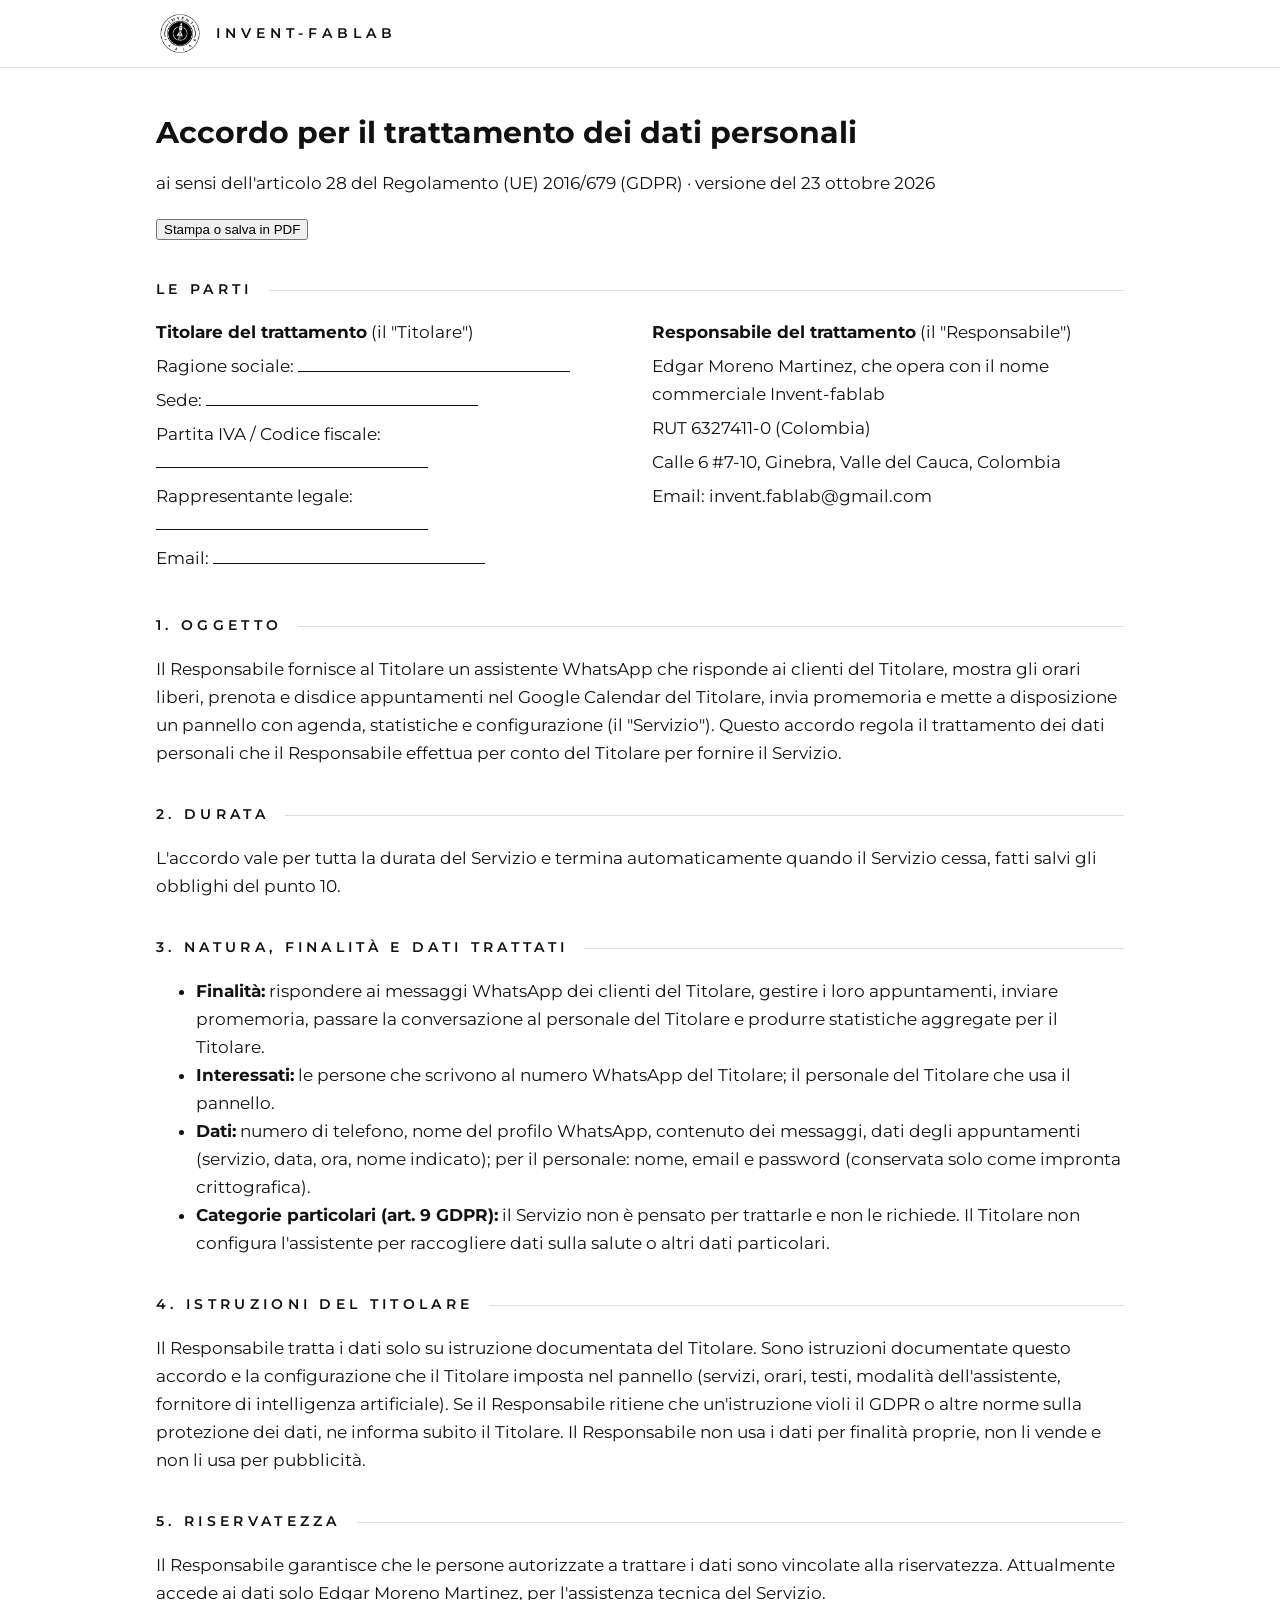
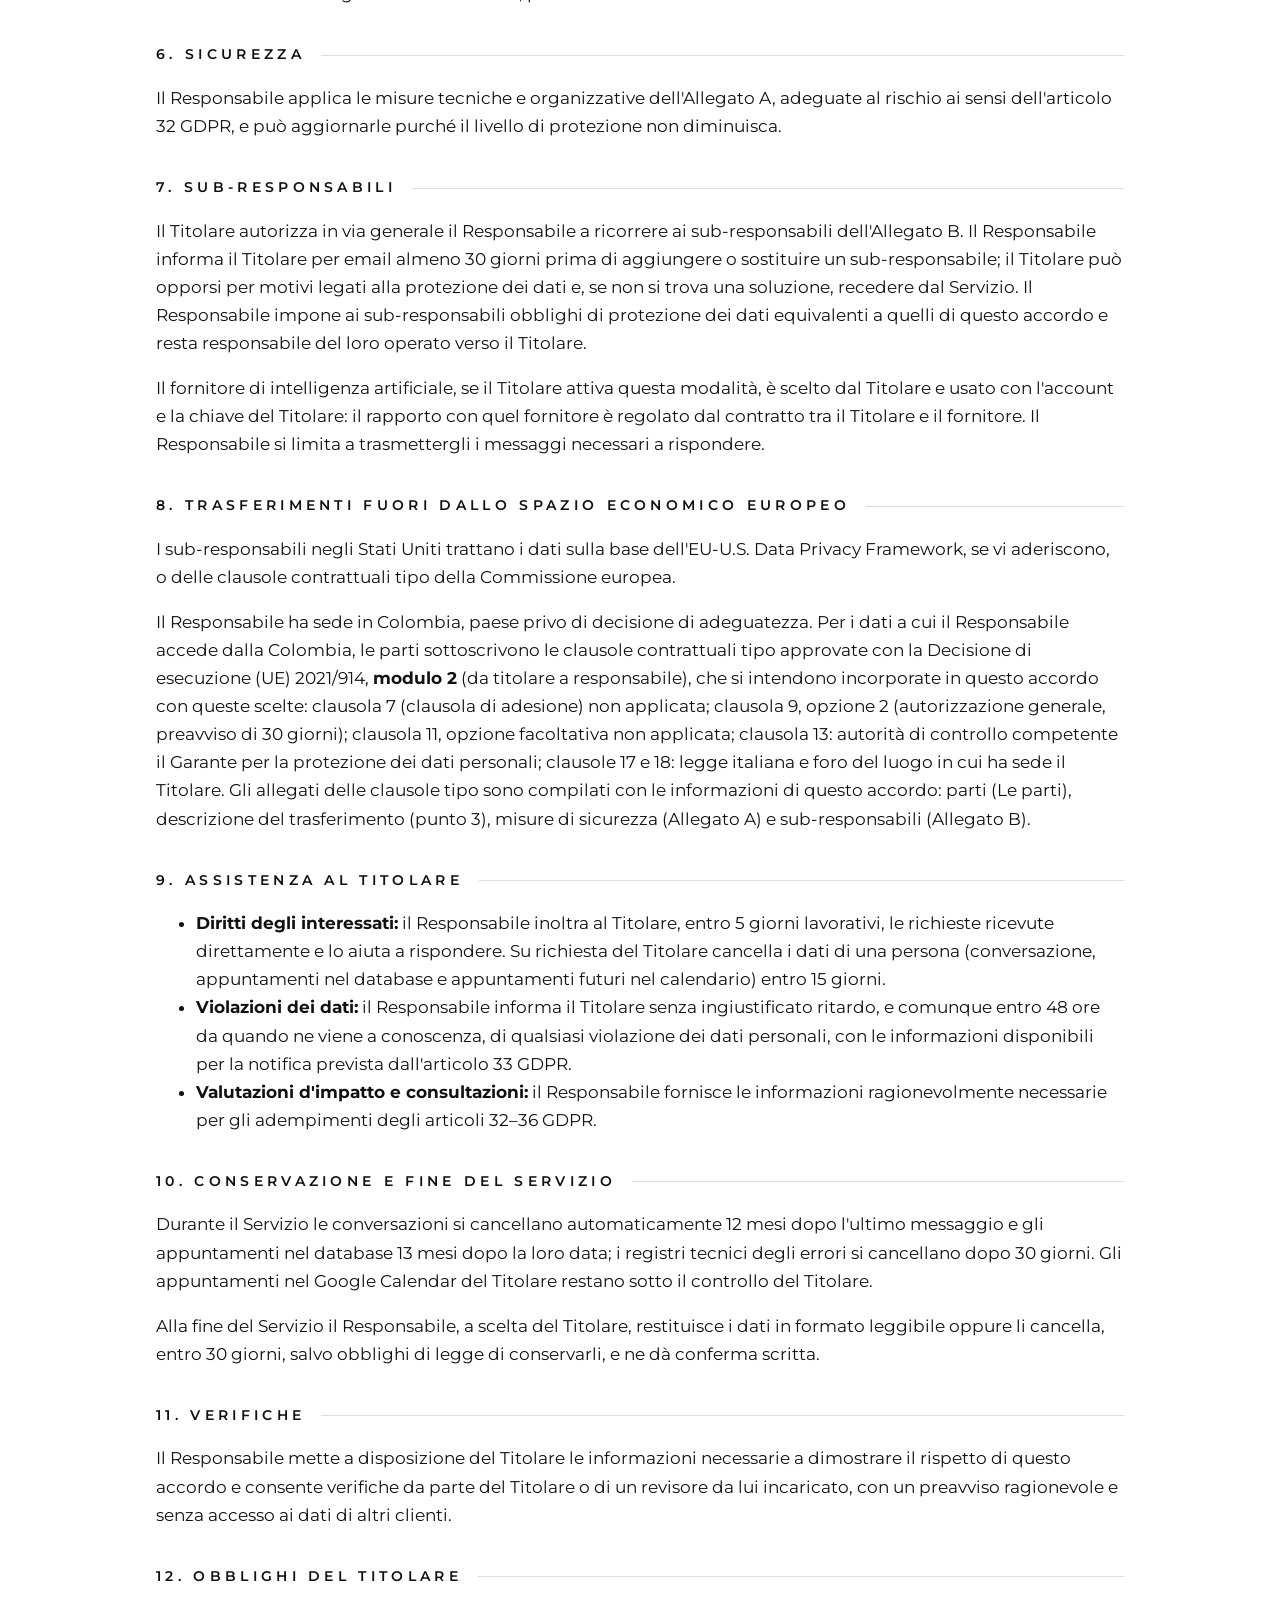
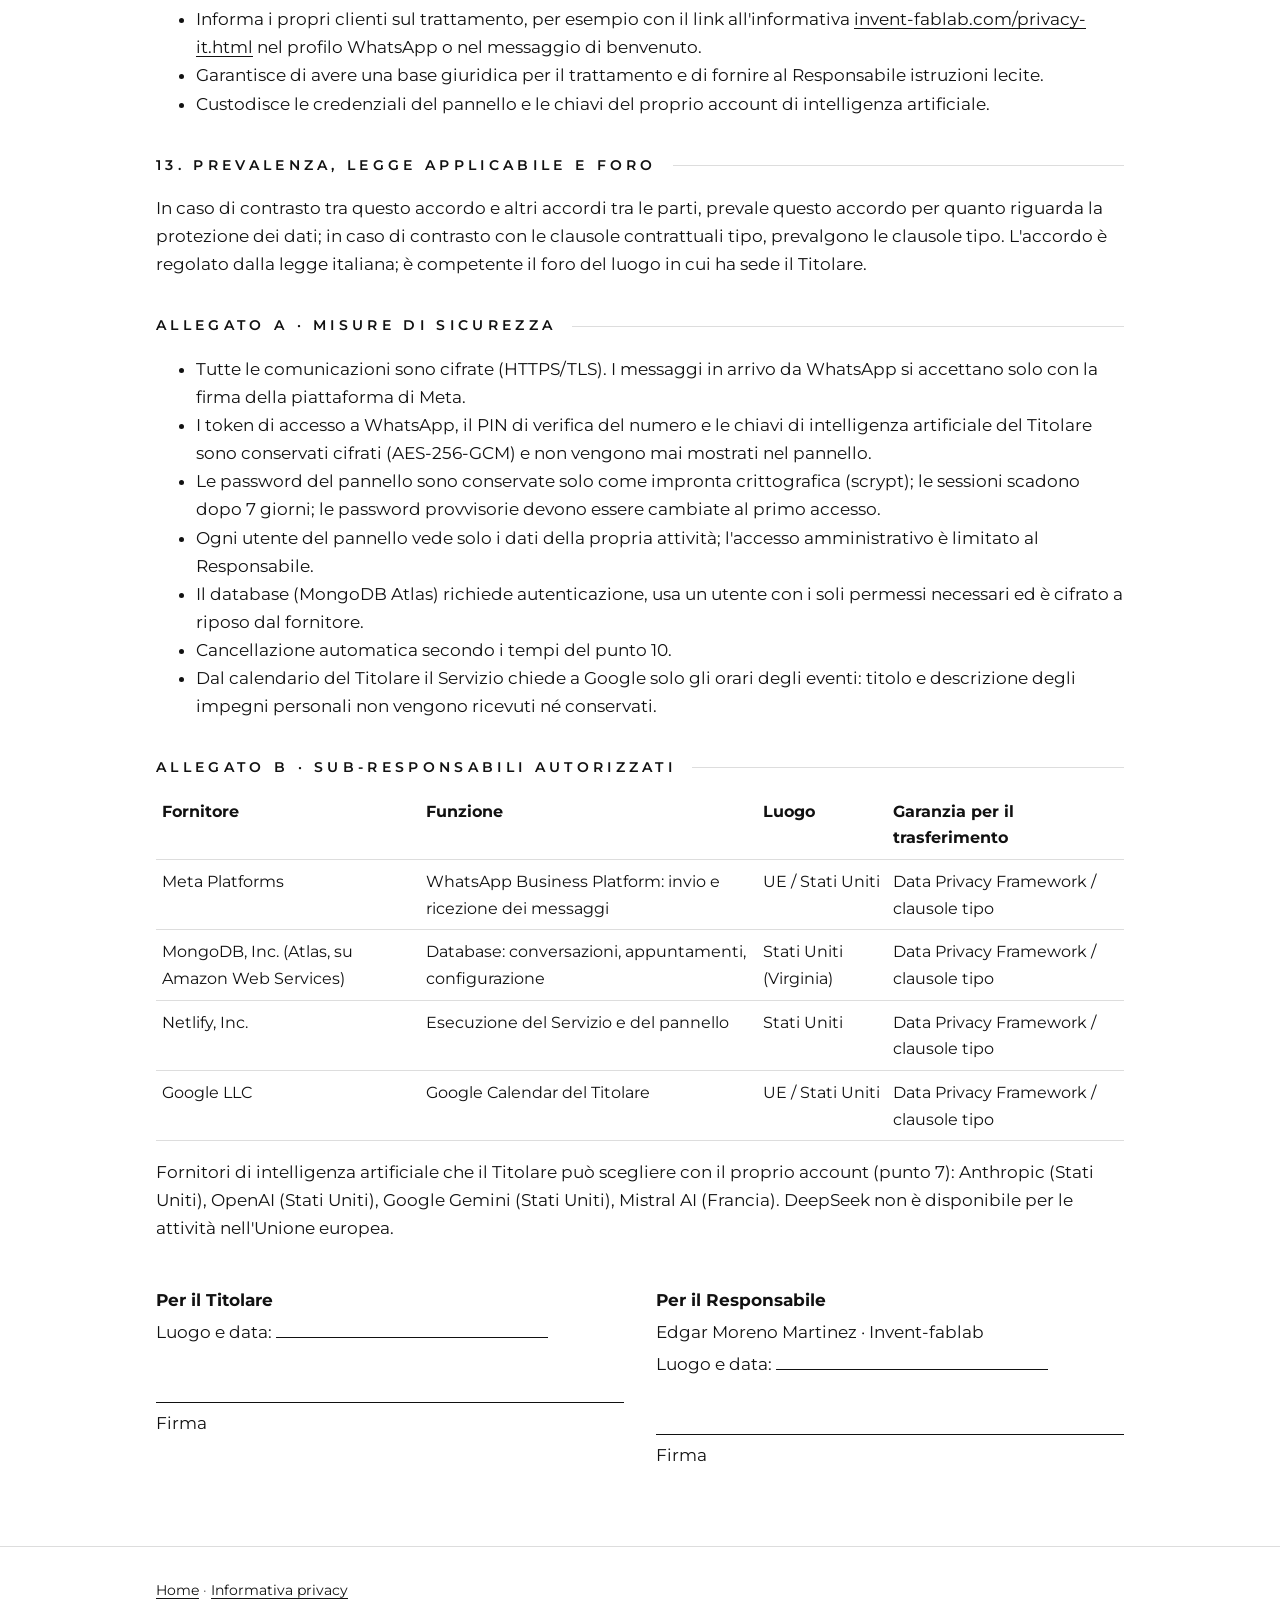
==== accordo-dati-it.html @ 80855bd2 "Informativa privacy in italiano (GDPR), accordo art. 28 e política actualizada Co-Authored-By: Claud" ====
<!doctype html>
<html lang="it">
<head>
<meta charset="utf-8">
<meta name="viewport" content="width=device-width, initial-scale=1">
<title>Accordo trattamento dati · Invent-fablab</title>
<meta name="robots" content="noindex">
<link rel="icon" href="imgs/invent_fablab_logo.png">
<link rel="stylesheet" href="https://fonts.googleapis.com/css2?family=Montserrat:wght@400;600;700&display=swap">
<link rel="stylesheet" href="estilos.css">
<style>
  .blank { display: inline-block; min-width: 16em; border-bottom: 1px solid currentColor; }
  .parties { display: grid; gap: 24px; grid-template-columns: repeat(auto-fit, minmax(260px, 1fr)); }
  .parties p { margin: 6px 0; }
  table { width: 100%; border-collapse: collapse; font-size: .95em; }
  th, td { text-align: left; vertical-align: top; padding: 8px 6px; border-bottom: 1px solid #ddd; }
  .sign { display: grid; gap: 32px; grid-template-columns: repeat(auto-fit, minmax(240px, 1fr)); margin-top: 40px; }
  .sign p { margin: 4px 0; }
  .sign .line { margin-top: 56px; border-top: 1px solid currentColor; padding-top: 6px; }
  .print { margin: 8px 0 24px; }
  @media print {
    .top, .foot, .print { display: none; }
    body { font-size: 11pt; }
    h2 { break-after: avoid; }
  }
</style>
</head>
<body>
<header class="top">
  <div class="wrap top-in"><a class="brand" href="index.html"><img src="imgs/invent_fablab_logo.png" alt=""><span>Invent-fablab</span></a></div>
</header>
<main class="wrap legal">
  <h1>Accordo per il trattamento dei dati personali</h1>
  <p>ai sensi dell'articolo 28 del Regolamento (UE) 2016/679 (GDPR) · versione del 23 ottobre 2026</p>
  <p class="print"><button type="button" onclick="window.print()">Stampa o salva in PDF</button></p>

  <h2>Le parti</h2>
  <div class="parties">
    <div>
      <p><strong>Titolare del trattamento</strong> (il "Titolare")</p>
      <p>Ragione sociale: <span class="blank"></span></p>
      <p>Sede: <span class="blank"></span></p>
      <p>Partita IVA / Codice fiscale: <span class="blank"></span></p>
      <p>Rappresentante legale: <span class="blank"></span></p>
      <p>Email: <span class="blank"></span></p>
    </div>
    <div>
      <p><strong>Responsabile del trattamento</strong> (il "Responsabile")</p>
      <p>Edgar Moreno Martinez, che opera con il nome commerciale Invent-fablab</p>
      <p>RUT 6327411-0 (Colombia)</p>
      <p>Calle 6 #7-10, Ginebra, Valle del Cauca, Colombia</p>
      <p>Email: invent.fablab@gmail.com</p>
    </div>
  </div>

  <h2>1. Oggetto</h2>
  <p>Il Responsabile fornisce al Titolare un assistente WhatsApp che risponde ai clienti del Titolare, mostra gli orari liberi, prenota e disdice appuntamenti nel Google Calendar del Titolare, invia promemoria e mette a disposizione un pannello con agenda, statistiche e configurazione (il "Servizio"). Questo accordo regola il trattamento dei dati personali che il Responsabile effettua per conto del Titolare per fornire il Servizio.</p>

  <h2>2. Durata</h2>
  <p>L'accordo vale per tutta la durata del Servizio e termina automaticamente quando il Servizio cessa, fatti salvi gli obblighi del punto 10.</p>

  <h2>3. Natura, finalità e dati trattati</h2>
  <ul>
    <li><strong>Finalità:</strong> rispondere ai messaggi WhatsApp dei clienti del Titolare, gestire i loro appuntamenti, inviare promemoria, passare la conversazione al personale del Titolare e produrre statistiche aggregate per il Titolare.</li>
    <li><strong>Interessati:</strong> le persone che scrivono al numero WhatsApp del Titolare; il personale del Titolare che usa il pannello.</li>
    <li><strong>Dati:</strong> numero di telefono, nome del profilo WhatsApp, contenuto dei messaggi, dati degli appuntamenti (servizio, data, ora, nome indicato); per il personale: nome, email e password (conservata solo come impronta crittografica).</li>
    <li><strong>Categorie particolari (art. 9 GDPR):</strong> il Servizio non è pensato per trattarle e non le richiede. Il Titolare non configura l'assistente per raccogliere dati sulla salute o altri dati particolari.</li>
  </ul>

  <h2>4. Istruzioni del Titolare</h2>
  <p>Il Responsabile tratta i dati solo su istruzione documentata del Titolare. Sono istruzioni documentate questo accordo e la configurazione che il Titolare imposta nel pannello (servizi, orari, testi, modalità dell'assistente, fornitore di intelligenza artificiale). Se il Responsabile ritiene che un'istruzione violi il GDPR o altre norme sulla protezione dei dati, ne informa subito il Titolare. Il Responsabile non usa i dati per finalità proprie, non li vende e non li usa per pubblicità.</p>

  <h2>5. Riservatezza</h2>
  <p>Il Responsabile garantisce che le persone autorizzate a trattare i dati sono vincolate alla riservatezza. Attualmente accede ai dati solo Edgar Moreno Martinez, per l'assistenza tecnica del Servizio.</p>

  <h2>6. Sicurezza</h2>
  <p>Il Responsabile applica le misure tecniche e organizzative dell'Allegato A, adeguate al rischio ai sensi dell'articolo 32 GDPR, e può aggiornarle purché il livello di protezione non diminuisca.</p>

  <h2>7. Sub-responsabili</h2>
  <p>Il Titolare autorizza in via generale il Responsabile a ricorrere ai sub-responsabili dell'Allegato B. Il Responsabile informa il Titolare per email almeno 30 giorni prima di aggiungere o sostituire un sub-responsabile; il Titolare può opporsi per motivi legati alla protezione dei dati e, se non si trova una soluzione, recedere dal Servizio. Il Responsabile impone ai sub-responsabili obblighi di protezione dei dati equivalenti a quelli di questo accordo e resta responsabile del loro operato verso il Titolare.</p>
  <p>Il fornitore di intelligenza artificiale, se il Titolare attiva questa modalità, è scelto dal Titolare e usato con l'account e la chiave del Titolare: il rapporto con quel fornitore è regolato dal contratto tra il Titolare e il fornitore. Il Responsabile si limita a trasmettergli i messaggi necessari a rispondere.</p>

  <h2>8. Trasferimenti fuori dallo Spazio economico europeo</h2>
  <p>I sub-responsabili negli Stati Uniti trattano i dati sulla base dell'EU-U.S. Data Privacy Framework, se vi aderiscono, o delle clausole contrattuali tipo della Commissione europea.</p>
  <p>Il Responsabile ha sede in Colombia, paese privo di decisione di adeguatezza. Per i dati a cui il Responsabile accede dalla Colombia, le parti sottoscrivono le clausole contrattuali tipo approvate con la Decisione di esecuzione (UE) 2021/914, <strong>modulo 2</strong> (da titolare a responsabile), che si intendono incorporate in questo accordo con queste scelte: clausola 7 (clausola di adesione) non applicata; clausola 9, opzione 2 (autorizzazione generale, preavviso di 30 giorni); clausola 11, opzione facoltativa non applicata; clausola 13: autorità di controllo competente il Garante per la protezione dei dati personali; clausole 17 e 18: legge italiana e foro del luogo in cui ha sede il Titolare. Gli allegati delle clausole tipo sono compilati con le informazioni di questo accordo: parti (Le parti), descrizione del trasferimento (punto 3), misure di sicurezza (Allegato A) e sub-responsabili (Allegato B).</p>

  <h2>9. Assistenza al Titolare</h2>
  <ul>
    <li><strong>Diritti degli interessati:</strong> il Responsabile inoltra al Titolare, entro 5 giorni lavorativi, le richieste ricevute direttamente e lo aiuta a rispondere. Su richiesta del Titolare cancella i dati di una persona (conversazione, appuntamenti nel database e appuntamenti futuri nel calendario) entro 15 giorni.</li>
    <li><strong>Violazioni dei dati:</strong> il Responsabile informa il Titolare senza ingiustificato ritardo, e comunque entro 48 ore da quando ne viene a conoscenza, di qualsiasi violazione dei dati personali, con le informazioni disponibili per la notifica prevista dall'articolo 33 GDPR.</li>
    <li><strong>Valutazioni d'impatto e consultazioni:</strong> il Responsabile fornisce le informazioni ragionevolmente necessarie per gli adempimenti degli articoli 32–36 GDPR.</li>
  </ul>

  <h2>10. Conservazione e fine del Servizio</h2>
  <p>Durante il Servizio le conversazioni si cancellano automaticamente 12 mesi dopo l'ultimo messaggio e gli appuntamenti nel database 13 mesi dopo la loro data; i registri tecnici degli errori si cancellano dopo 30 giorni. Gli appuntamenti nel Google Calendar del Titolare restano sotto il controllo del Titolare.</p>
  <p>Alla fine del Servizio il Responsabile, a scelta del Titolare, restituisce i dati in formato leggibile oppure li cancella, entro 30 giorni, salvo obblighi di legge di conservarli, e ne dà conferma scritta.</p>

  <h2>11. Verifiche</h2>
  <p>Il Responsabile mette a disposizione del Titolare le informazioni necessarie a dimostrare il rispetto di questo accordo e consente verifiche da parte del Titolare o di un revisore da lui incaricato, con un preavviso ragionevole e senza accesso ai dati di altri clienti.</p>

  <h2>12. Obblighi del Titolare</h2>
  <ul>
    <li>Informa i propri clienti sul trattamento, per esempio con il link all'informativa <a href="privacy-it.html">invent-fablab.com/privacy-it.html</a> nel profilo WhatsApp o nel messaggio di benvenuto.</li>
    <li>Garantisce di avere una base giuridica per il trattamento e di fornire al Responsabile istruzioni lecite.</li>
    <li>Custodisce le credenziali del pannello e le chiavi del proprio account di intelligenza artificiale.</li>
  </ul>

  <h2>13. Prevalenza, legge applicabile e foro</h2>
  <p>In caso di contrasto tra questo accordo e altri accordi tra le parti, prevale questo accordo per quanto riguarda la protezione dei dati; in caso di contrasto con le clausole contrattuali tipo, prevalgono le clausole tipo. L'accordo è regolato dalla legge italiana; è competente il foro del luogo in cui ha sede il Titolare.</p>

  <h2>Allegato A · Misure di sicurezza</h2>
  <ul>
    <li>Tutte le comunicazioni sono cifrate (HTTPS/TLS). I messaggi in arrivo da WhatsApp si accettano solo con la firma della piattaforma di Meta.</li>
    <li>I token di accesso a WhatsApp, il PIN di verifica del numero e le chiavi di intelligenza artificiale del Titolare sono conservati cifrati (AES-256-GCM) e non vengono mai mostrati nel pannello.</li>
    <li>Le password del pannello sono conservate solo come impronta crittografica (scrypt); le sessioni scadono dopo 7 giorni; le password provvisorie devono essere cambiate al primo accesso.</li>
    <li>Ogni utente del pannello vede solo i dati della propria attività; l'accesso amministrativo è limitato al Responsabile.</li>
    <li>Il database (MongoDB Atlas) richiede autenticazione, usa un utente con i soli permessi necessari ed è cifrato a riposo dal fornitore.</li>
    <li>Cancellazione automatica secondo i tempi del punto 10.</li>
    <li>Dal calendario del Titolare il Servizio chiede a Google solo gli orari degli eventi: titolo e descrizione degli impegni personali non vengono ricevuti né conservati.</li>
  </ul>

  <h2>Allegato B · Sub-responsabili autorizzati</h2>
  <table>
    <thead><tr><th>Fornitore</th><th>Funzione</th><th>Luogo</th><th>Garanzia per il trasferimento</th></tr></thead>
    <tbody>
      <tr><td>Meta Platforms</td><td>WhatsApp Business Platform: invio e ricezione dei messaggi</td><td>UE / Stati Uniti</td><td>Data Privacy Framework / clausole tipo</td></tr>
      <tr><td>MongoDB, Inc. (Atlas, su Amazon Web Services)</td><td>Database: conversazioni, appuntamenti, configurazione</td><td>Stati Uniti (Virginia)</td><td>Data Privacy Framework / clausole tipo</td></tr>
      <tr><td>Netlify, Inc.</td><td>Esecuzione del Servizio e del pannello</td><td>Stati Uniti</td><td>Data Privacy Framework / clausole tipo</td></tr>
      <tr><td>Google LLC</td><td>Google Calendar del Titolare</td><td>UE / Stati Uniti</td><td>Data Privacy Framework / clausole tipo</td></tr>
    </tbody>
  </table>
  <p>Fornitori di intelligenza artificiale che il Titolare può scegliere con il proprio account (punto 7): Anthropic (Stati Uniti), OpenAI (Stati Uniti), Google Gemini (Stati Uniti), Mistral AI (Francia). DeepSeek non è disponibile per le attività nell'Unione europea.</p>

  <div class="sign">
    <div>
      <p><strong>Per il Titolare</strong></p>
      <p>Luogo e data: <span class="blank"></span></p>
      <p class="line">Firma</p>
    </div>
    <div>
      <p><strong>Per il Responsabile</strong></p>
      <p>Edgar Moreno Martinez · Invent-fablab</p>
      <p>Luogo e data: <span class="blank"></span></p>
      <p class="line">Firma</p>
    </div>
  </div>
</main>
<footer class="foot"><div class="wrap"><p><a href="index.html">Home</a> · <a href="privacy-it.html">Informativa privacy</a></p></div></footer>
</body>
</html>
---- estilos.css ----
/* Estilo basado en el logo: monocromo, geométrico, letras espaciadas */
:root {
  --bg: #ffffff;
  --surface: #f5f5f4;
  --text: #111111;
  --muted: #555555;
  --line: #111111;
  --soft-line: #dddddd;
  --invert: #111111;
  --invert-text: #ffffff;
  --logo-filter: none;
}
@media (prefers-color-scheme: dark) {
  :root {
    --bg: #0e0e0e;
    --surface: #181818;
    --text: #f2f2f2;
    --muted: #a8a8a8;
    --line: #f2f2f2;
    --soft-line: #2c2c2c;
    --invert: #f2f2f2;
    --invert-text: #0e0e0e;
    --logo-filter: invert(1);
  }
}
* { box-sizing: border-box; }
body {
  margin: 0;
  background: var(--bg);
  color: var(--text);
  font: 400 17px/1.65 "Montserrat", system-ui, sans-serif;
}
a { color: var(--text); text-underline-offset: 3px; }
.wrap { max-width: 1000px; margin: 0 auto; padding: 0 16px; }

/* Cabecera */
.top { border-bottom: 1px solid var(--soft-line); }
.top-in { display: flex; align-items: center; justify-content: space-between; gap: 16px; padding-top: 12px; padding-bottom: 12px; flex-wrap: wrap; }
.brand { display: flex; align-items: center; gap: 12px; text-decoration: none; }
.brand img { width: 48px; height: auto; filter: var(--logo-filter); }
.brand span { font-weight: 600; letter-spacing: .35em; text-transform: uppercase; font-size: .9rem; }
nav { display: flex; gap: 22px; flex-wrap: wrap; }
nav a { text-decoration: none; text-transform: uppercase; letter-spacing: .18em; font-size: .75rem; color: var(--muted); }
nav a:hover { color: var(--text); }

/* Portada */
.hero { padding: 64px 0 48px; }
.hero-in { display: grid; grid-template-columns: 1.4fr 1fr; gap: 40px; align-items: center; }
.hero-logo { width: 100%; max-width: 320px; justify-self: center; filter: var(--logo-filter); }
.eyebrow { text-transform: uppercase; letter-spacing: .3em; font-size: .75rem; font-weight: 600; margin: 0 0 14px; }
h1 { font-weight: 700; font-size: clamp(1.9rem, 4.6vw, 2.9rem); line-height: 1.15; margin: 0 0 18px; }
h2 {
  font-weight: 600; text-transform: uppercase; letter-spacing: .3em; font-size: 1rem;
  margin: 64px 0 24px; display: flex; align-items: center; gap: 16px;
}
h2::after { content: ""; flex: 1; height: 1px; background: var(--soft-line); }
h3 { margin: 0 0 6px; font-size: 1.05rem; font-weight: 700; }
.lead { font-size: 1.1rem; color: var(--muted); max-width: 56ch; margin: 0 0 28px; }
.btn {
  display: inline-block; background: var(--invert); color: var(--invert-text);
  padding: 13px 26px; border-radius: 999px; text-decoration: none;
  text-transform: uppercase; letter-spacing: .2em; font-size: .8rem; font-weight: 600;
}

/* Servicio */
.grid { display: grid; grid-template-columns: repeat(auto-fit, minmax(210px, 1fr)); gap: 16px; }
.grid article { border: 1.5px solid var(--line); border-radius: 18px; padding: 22px; }
.grid article .dot {
  width: 34px; height: 34px; border-radius: 50%; background: var(--invert); color: var(--invert-text);
  display: grid; place-items: center; font-weight: 700; font-size: .85rem; margin-bottom: 14px;
}
.grid p, .note, .contact p { color: var(--muted); margin: 0; }

/* Pasos */
.steps { list-style: none; padding: 0; margin: 0 0 18px; counter-reset: paso; }
.steps li { counter-increment: paso; display: grid; grid-template-columns: 44px 1fr; gap: 14px; margin-bottom: 16px; align-items: start; }
.steps li::before {
  content: counter(paso); width: 44px; height: 44px; border-radius: 50%;
  border: 1.5px solid var(--line); display: grid; place-items: center; font-weight: 700;
}

/* Contacto */
.contact { background: var(--surface); border-radius: 24px; padding: 8px 24px 24px; margin-top: 64px; }
.contact h2 { margin-top: 24px; }
.contact ul { list-style: none; padding: 0; margin: 16px 0 0; }
.contact li { padding: 6px 0; border-bottom: 1px solid var(--soft-line); }

/* Pie */
.foot { border-top: 1px solid var(--soft-line); margin-top: 72px; padding: 28px 0; color: var(--muted); font-size: .85rem; }
.foot p { margin: 4px 0; }

/* Páginas legales */
.legal h1 { font-size: 1.9rem; margin-top: 48px; }
.legal h2 { font-size: .9rem; margin: 36px 0 10px; }

@media (max-width: 720px) {
  .hero-in { grid-template-columns: 1fr; }
  .hero-logo { max-width: 200px; grid-row: 1; }
}
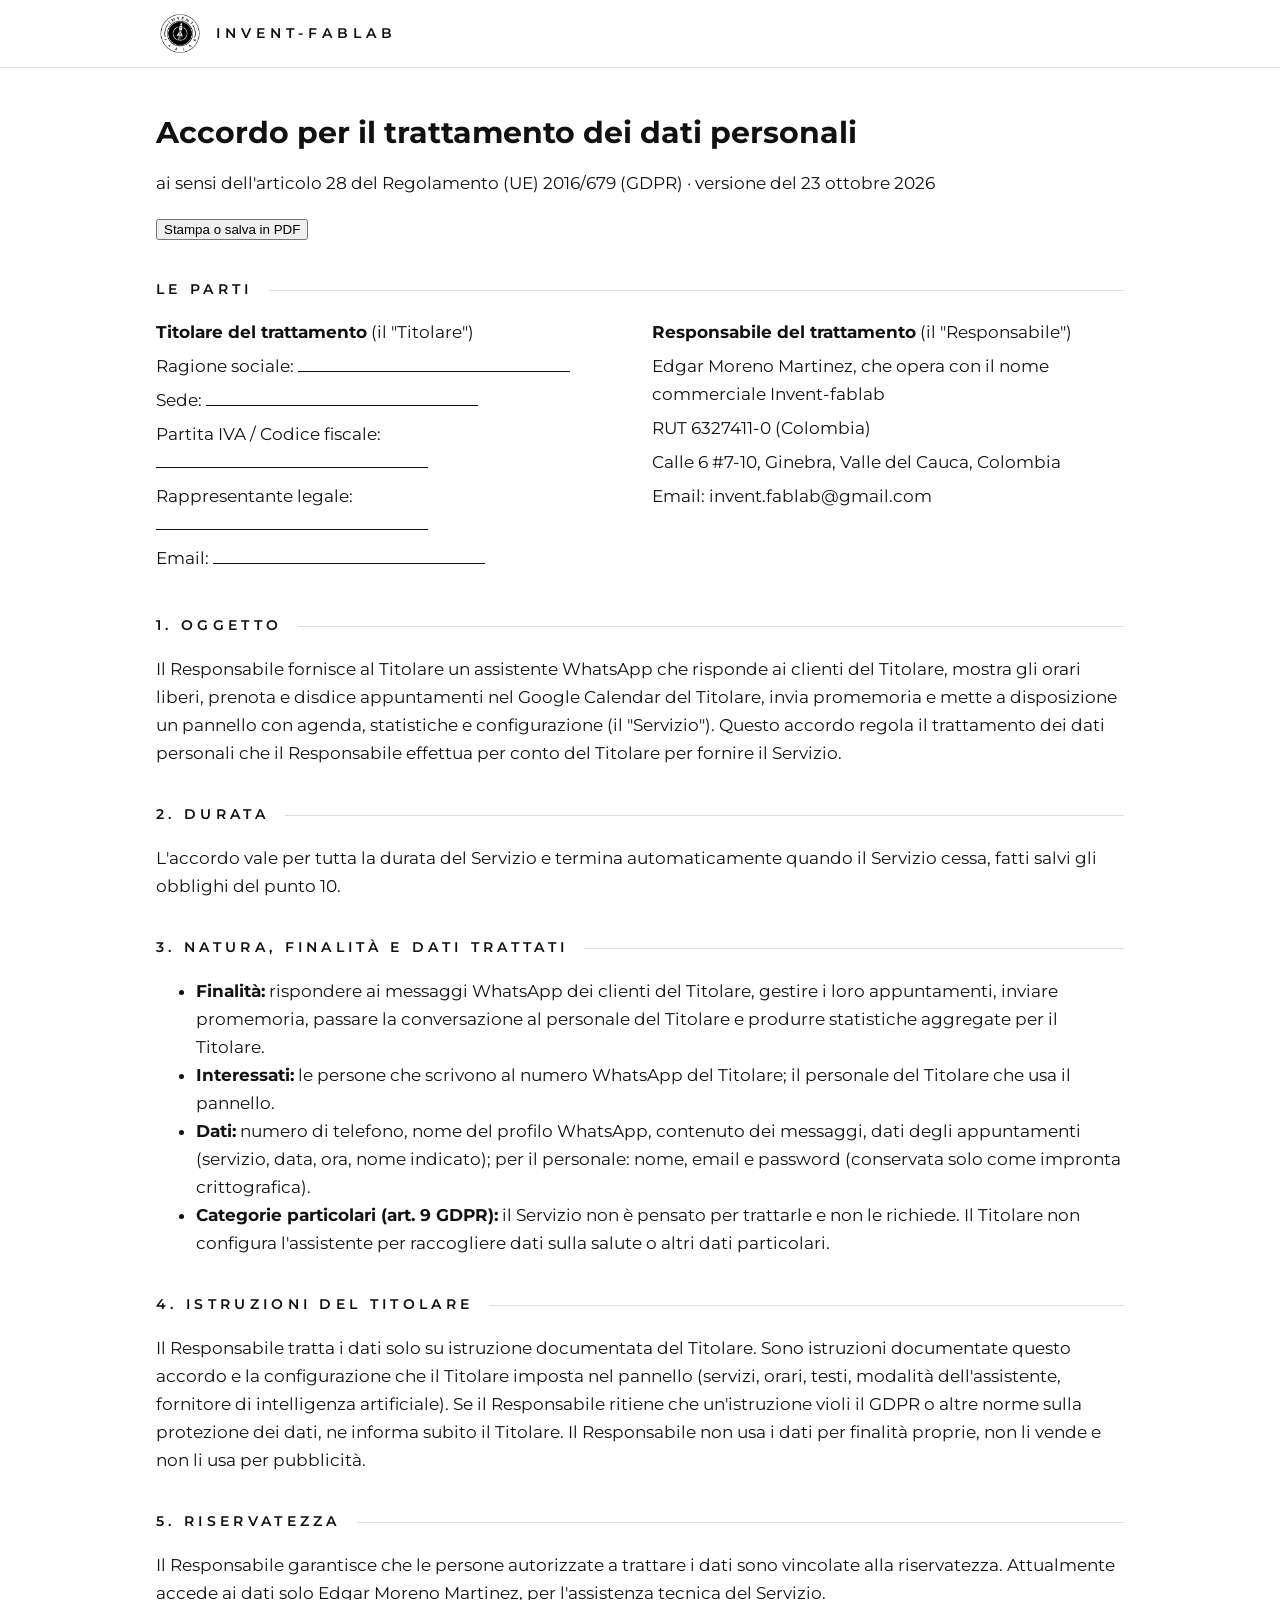
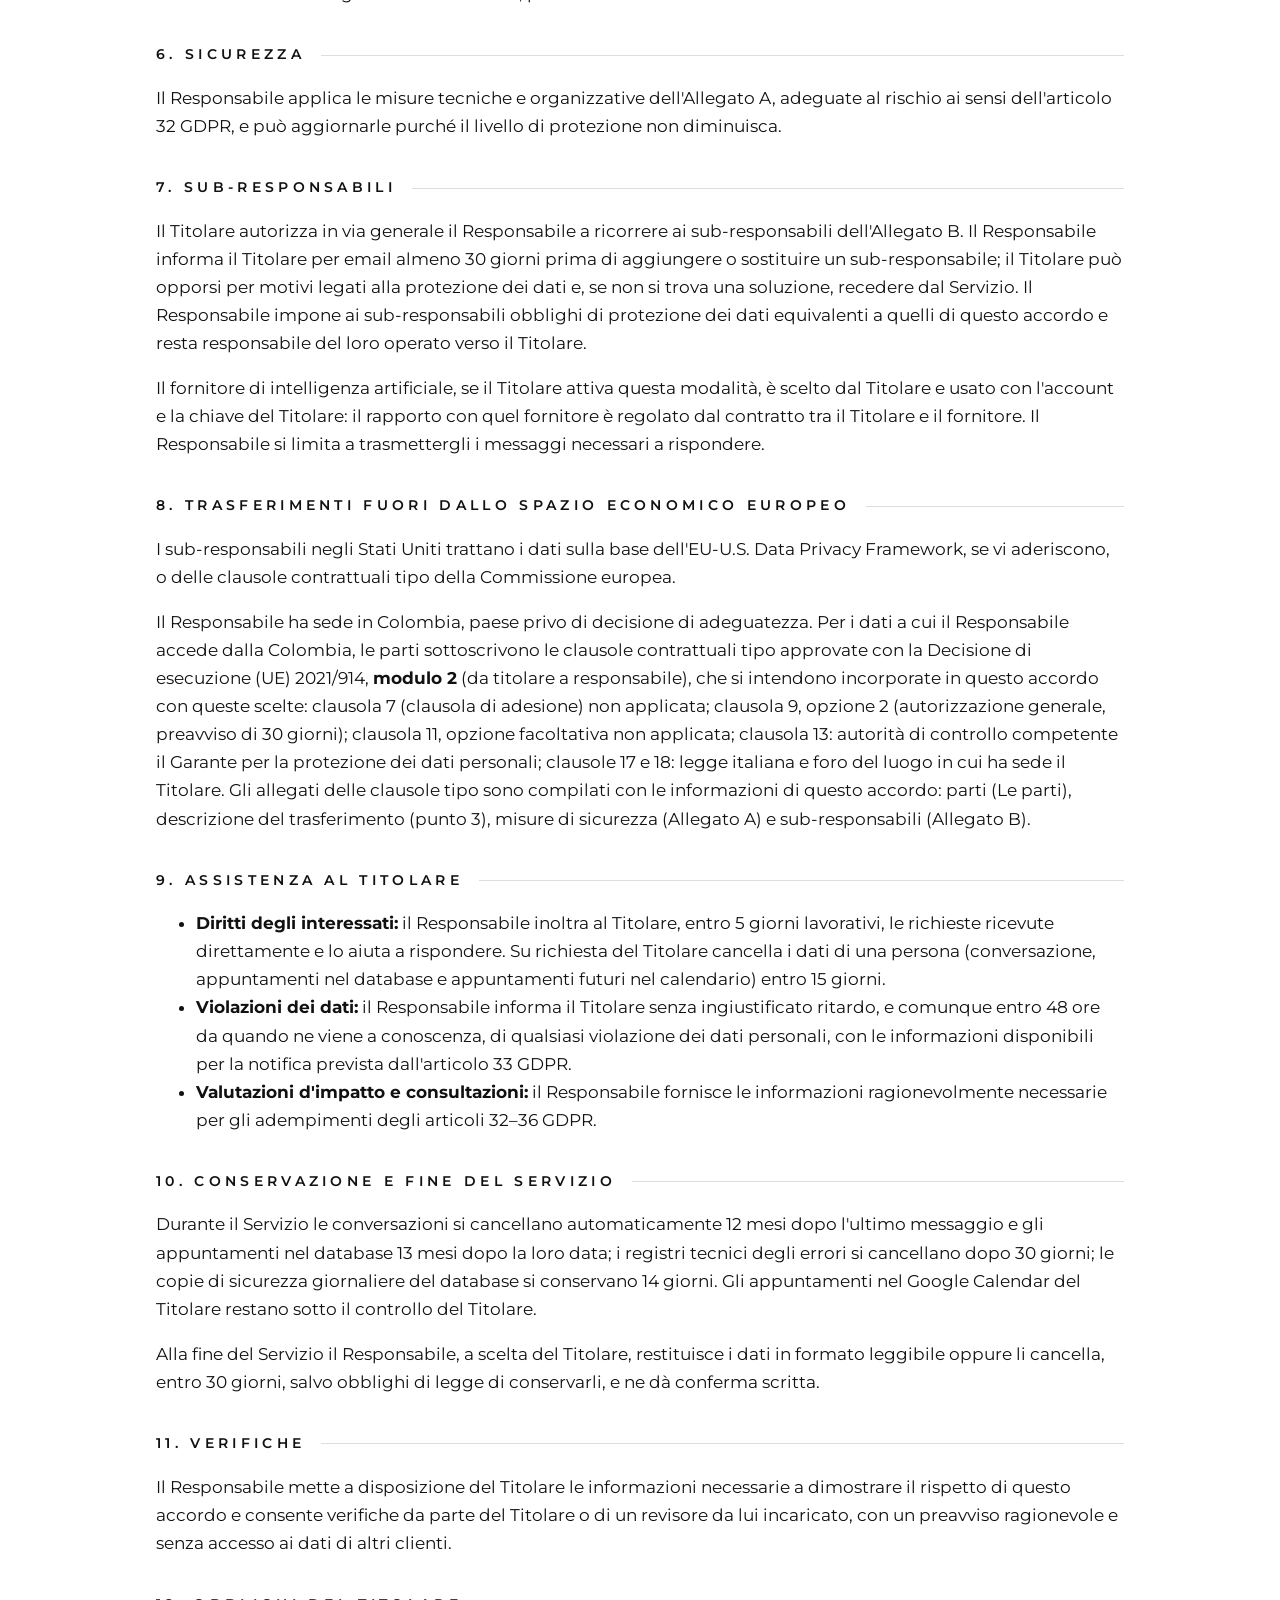
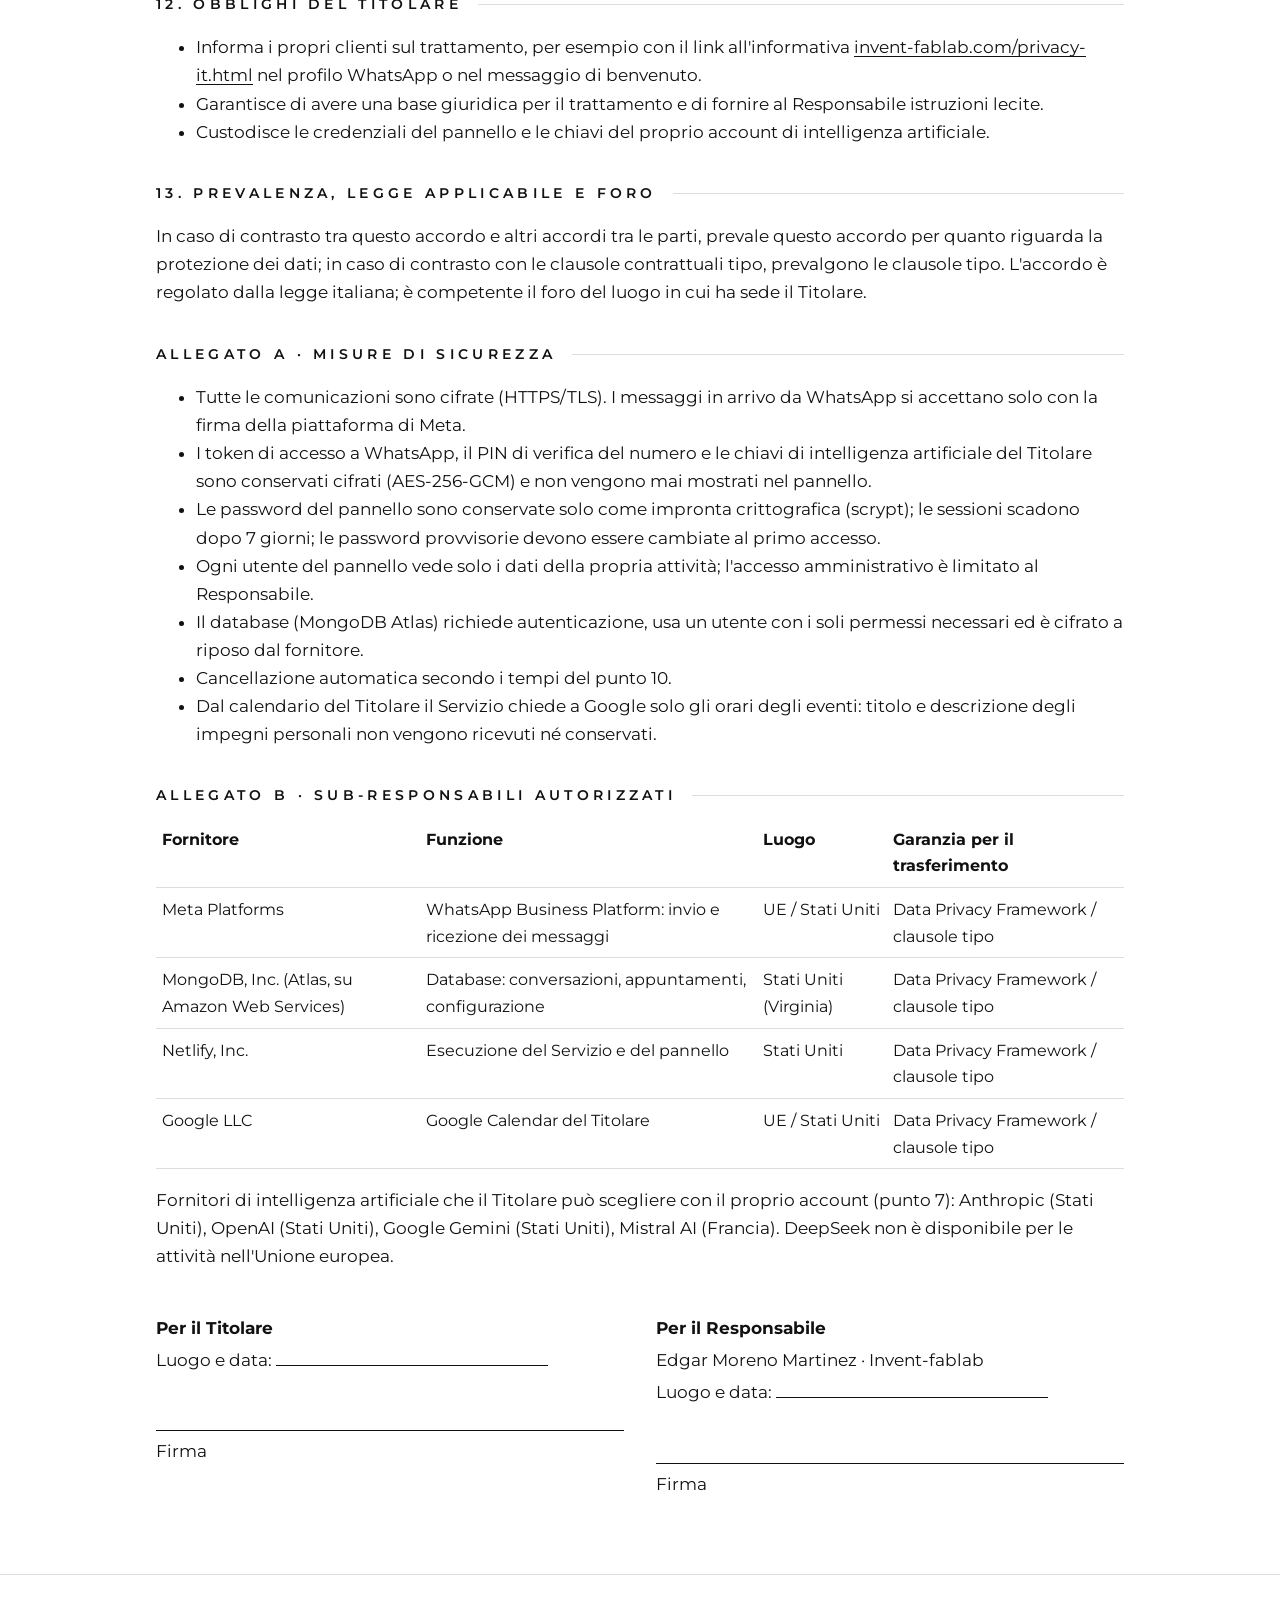
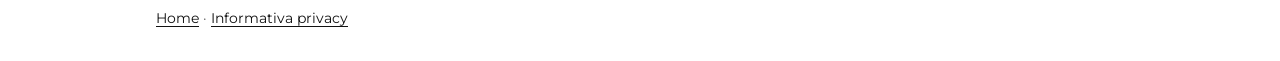
==== commit 80b8cad8: "Plazo de las copias de seguridad en la política y el acuerdo Co-Authored-By: Claude Opus 5.5 <norepl" ====
--- a/accordo-dati-it.html
+++ b/accordo-dati-it.html
@@ -92,7 +92,7 @@
   </ul>
 
   <h2>10. Conservazione e fine del Servizio</h2>
-  <p>Durante il Servizio le conversazioni si cancellano automaticamente 12 mesi dopo l'ultimo messaggio e gli appuntamenti nel database 13 mesi dopo la loro data; i registri tecnici degli errori si cancellano dopo 30 giorni. Gli appuntamenti nel Google Calendar del Titolare restano sotto il controllo del Titolare.</p>
+  <p>Durante il Servizio le conversazioni si cancellano automaticamente 12 mesi dopo l'ultimo messaggio e gli appuntamenti nel database 13 mesi dopo la loro data; i registri tecnici degli errori si cancellano dopo 30 giorni; le copie di sicurezza giornaliere del database si conservano 14 giorni. Gli appuntamenti nel Google Calendar del Titolare restano sotto il controllo del Titolare.</p>
   <p>Alla fine del Servizio il Responsabile, a scelta del Titolare, restituisce i dati in formato leggibile oppure li cancella, entro 30 giorni, salvo obblighi di legge di conservarli, e ne dà conferma scritta.</p>
 
   <h2>11. Verifiche</h2>
